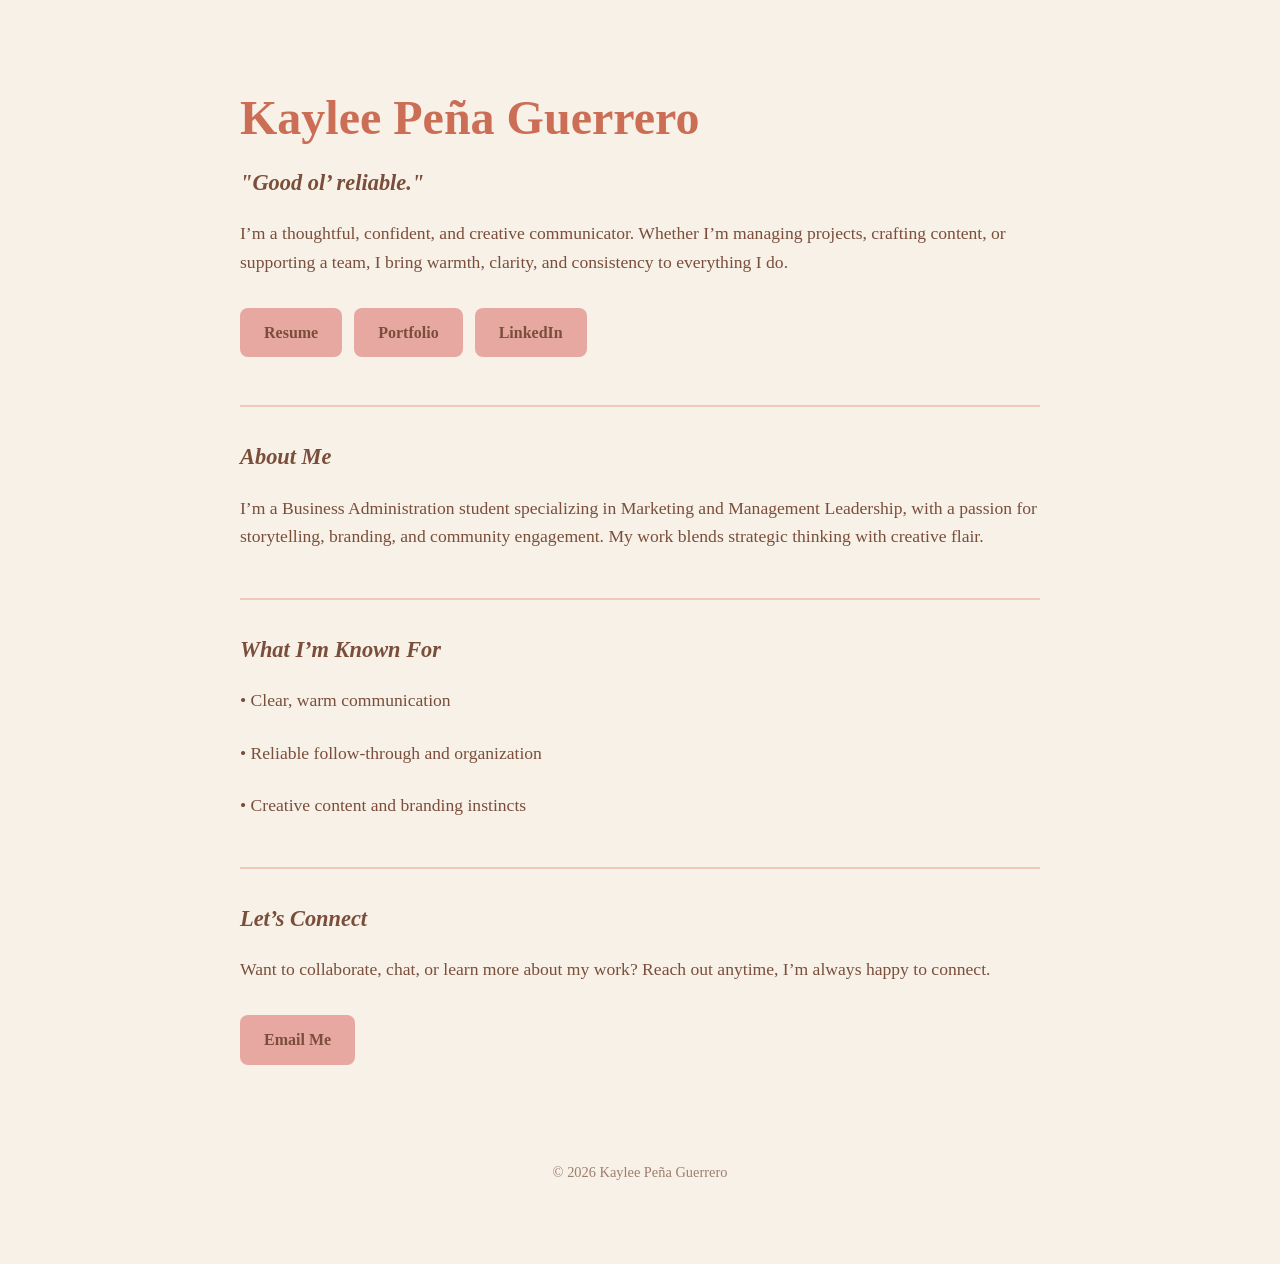
==== index.html @ 75c1832a "Simplify content and update contact email Removed some descriptive phrases and updated email link." ====
<!DOCTYPE html>
<html lang="en">
<head>
  <meta charset="UTF-8">
  <meta name="viewport" content="width=device-width, initial-scale=1.0">
  <title>Kaylee Peña Guerrero</title>

  <style>
    /* ---------- BRAND COLORS ---------- */
    :root {
      --blush: #E7A8A1;
      --peach: #F2C9B8;
      --cream: #F7F1E8;
      --terracotta: #CB6E55;
      --brown: #7A4E3A;
    }

    /* ---------- GLOBAL STYLES ---------- */
    body {
      margin: 0;
      padding: 0;
      font-family: "Georgia", serif;
      background-color: var(--cream);
      color: var(--brown);
      line-height: 1.6;
    }

    .container {
      max-width: 800px;
      margin: 0 auto;
      padding: 3rem 1.5rem;
    }

    h1 {
      font-size: 3rem;
      margin-bottom: 0.5rem;
      color: var(--terracotta);
      font-weight: 700;
    }

    h2 {
      font-size: 1.4rem;
      margin-top: 0;
      color: var(--brown);
      font-style: italic;
    }

    p {
      font-size: 1.1rem;
      margin-bottom: 1.5rem;
    }

    /* ---------- BUTTONS ---------- */
    .button {
      display: inline-block;
      padding: 0.75rem 1.5rem;
      margin: 0.5rem 0.5rem 0 0;
      background-color: var(--blush);
      color: var(--brown);
      text-decoration: none;
      border-radius: 8px;
      font-weight: bold;
      transition: 0.2s;
    }

    .button:hover {
      background-color: var(--terracotta);
      color: white;
    }

    /* ---------- SECTION DIVIDERS ---------- */
    .section {
      margin-top: 3rem;
      padding-top: 2rem;
      border-top: 2px solid var(--peach);
    }

    /* ---------- FOOTER ---------- */
    footer {
      text-align: center;
      margin-top: 4rem;
      padding: 2rem 0;
      font-size: 0.9rem;
      color: var(--brown);
      opacity: 0.7;
    }
  </style>
</head>

<body>
  <div class="container">

    <!-- ---------- HEADER ---------- -->
    <h1>Kaylee Peña Guerrero</h1>
    <h2>"Good ol’ reliable."</h2>

    <p>
      I’m a thoughtful, confident, and creative communicator.
      Whether I’m managing projects, crafting content, or supporting a team, I bring warmth,
      clarity, and consistency to everything I do.
    </p>

    <!-- ---------- BUTTONS ---------- -->
    <a href="#" class="button">Resume</a>
    <a href="#" class="button">Portfolio</a>
    <a href="#" class="button">LinkedIn</a>

    <!-- ---------- ABOUT SECTION ---------- -->
    <div class="section">
      <h2>About Me</h2>
      <p>
        I’m a Business Administration student specializing in Marketing and Management Leadership,
        with a passion for storytelling, branding, and community engagement. My work blends
        strategic thinking with creative flair.
      </p>
    </div>

    <!-- ---------- SKILLS SECTION ---------- -->
    <div class="section">
      <h2>What I’m Known For</h2>
      <p>• Clear, warm communication</p>
      <p>• Reliable follow-through and organization</p>
      <p>• Creative content and branding instincts</p>
    </div>

    <!-- ---------- CONTACT SECTION ---------- -->
    <div class="section">
      <h2>Let’s Connect</h2>
      <p>
        Want to collaborate, chat, or learn more about my work?  
        Reach out anytime, I’m always happy to connect.
      </p>
      <a href="mailto:kayleepenaguerrero@gmail.com" class="button">Email Me</a>
    </div>

    <!-- ---------- FOOTER ---------- -->
    <footer>
      © 2026 Kaylee Peña Guerrero
    </footer>

  </div>
</body>
</html>
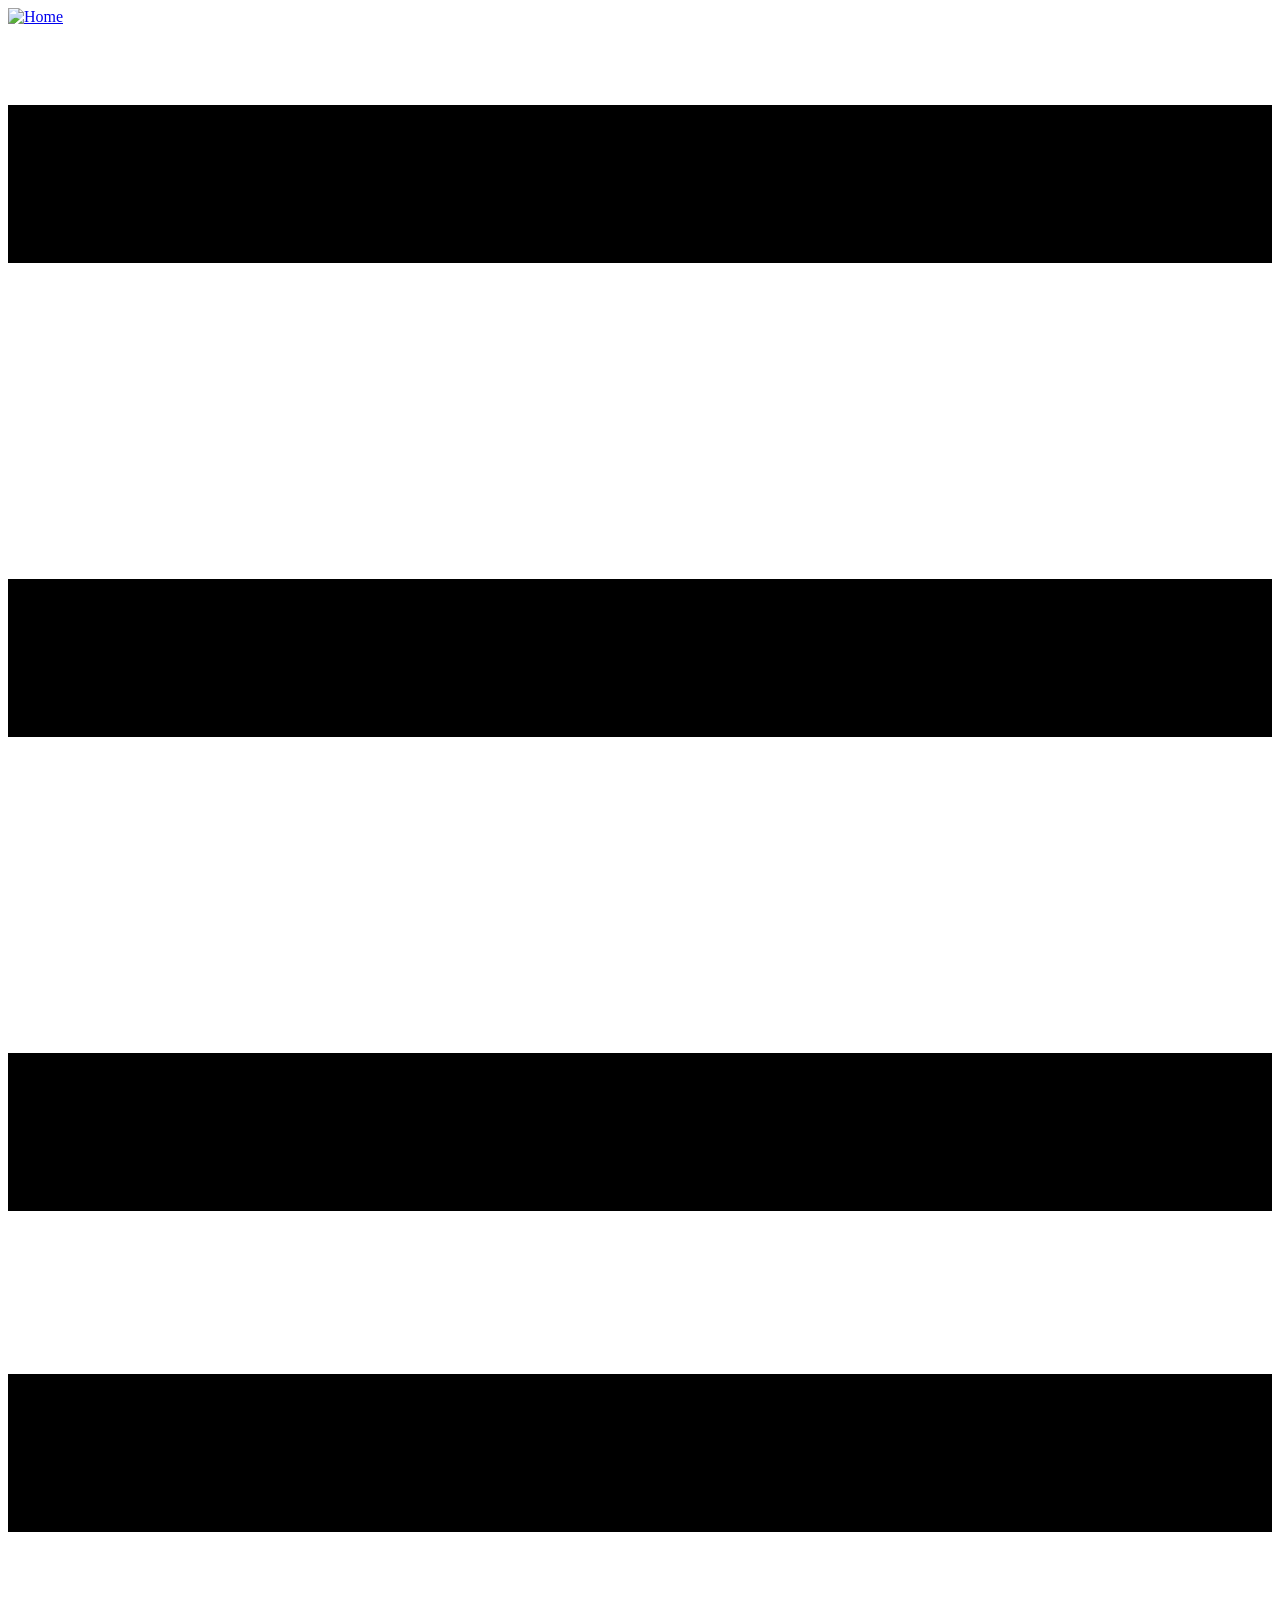
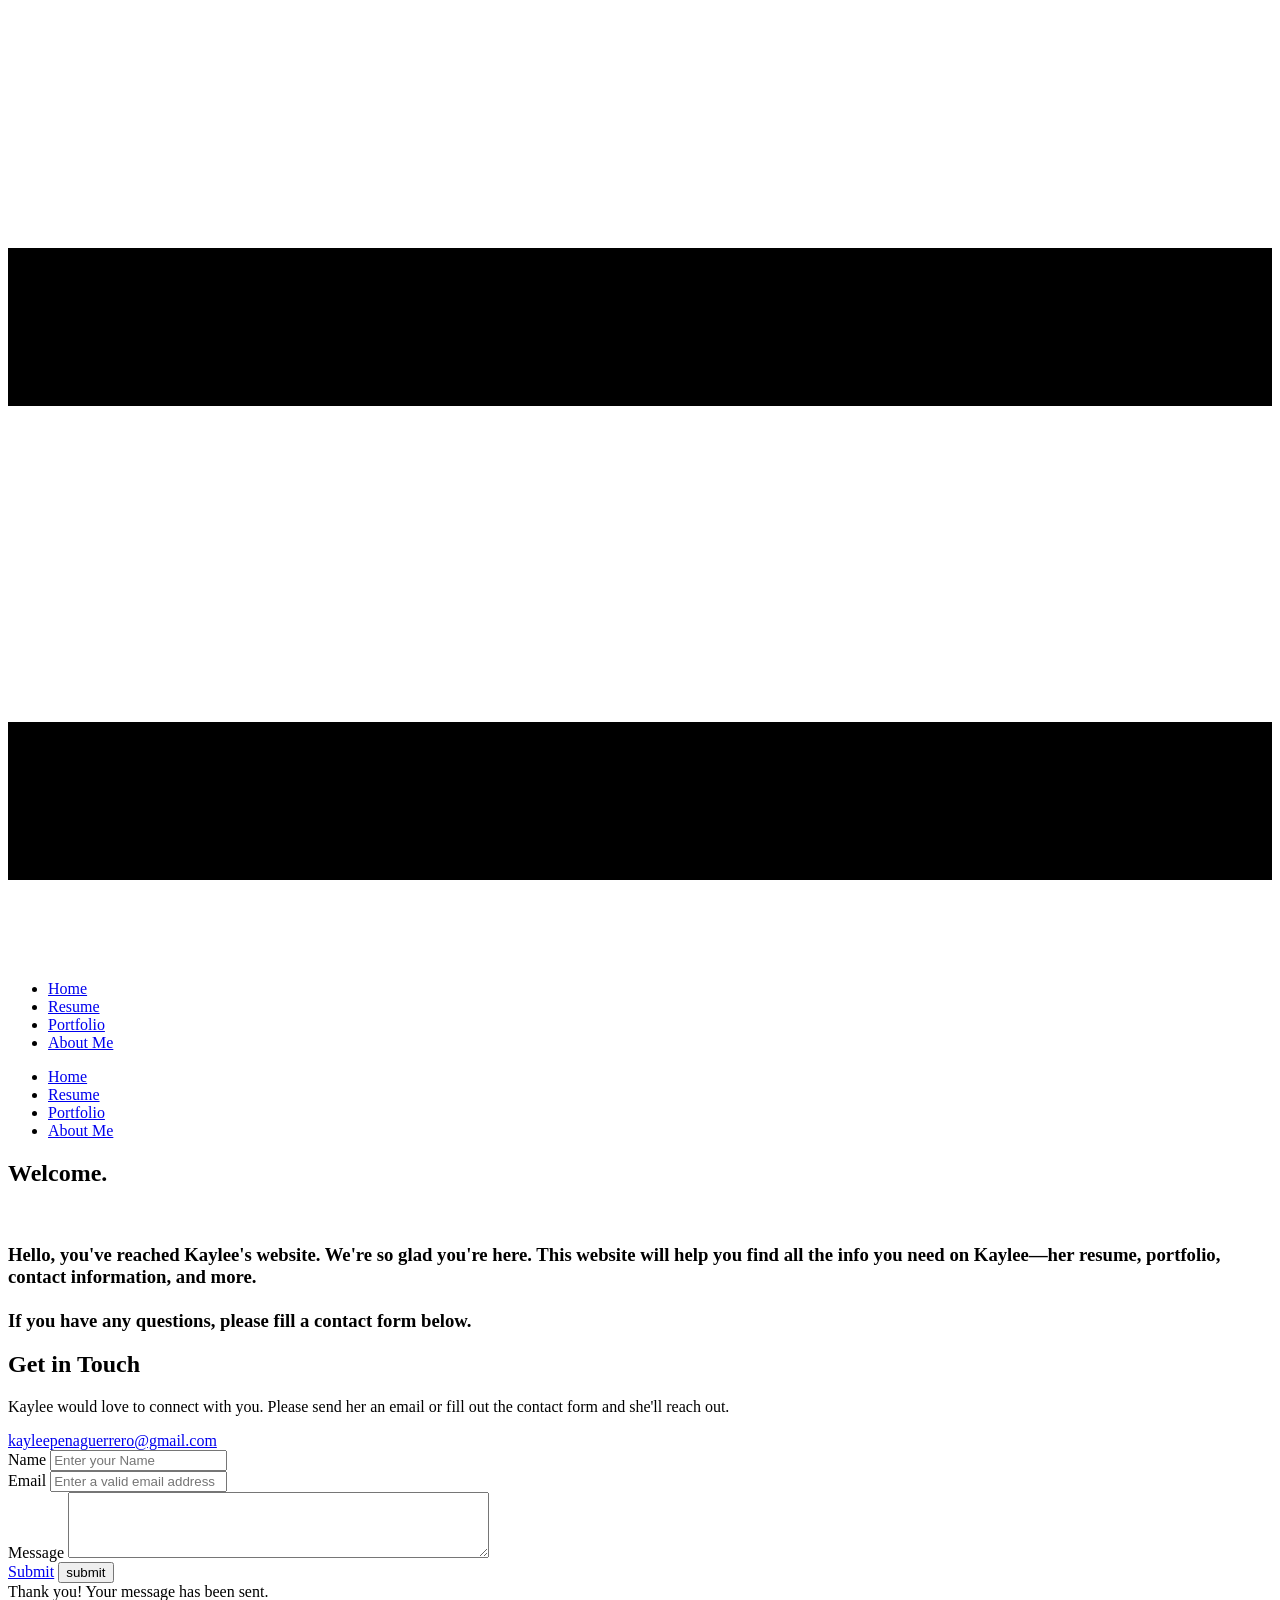
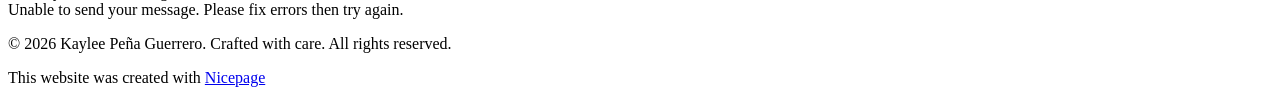
==== commit e34035ea: "Rename index.ssshtml to index.html" ====
--- a/index.html
+++ b/index.html
@@ -1,143 +1,134 @@
 <!DOCTYPE html>
-<html lang="en">
-<head>
-  <meta charset="UTF-8">
-  <meta name="viewport" content="width=device-width, initial-scale=1.0">
-  <title>Kaylee Peña Guerrero</title>
-
-  <style>
-    /* ---------- BRAND COLORS ---------- */
-    :root {
-      --blush: #E7A8A1;
-      --peach: #F2C9B8;
-      --cream: #F7F1E8;
-      --terracotta: #CB6E55;
-      --brown: #7A4E3A;
-    }
-
-    /* ---------- GLOBAL STYLES ---------- */
-    body {
-      margin: 0;
-      padding: 0;
-      font-family: "Georgia", serif;
-      background-color: var(--cream);
-      color: var(--brown);
-      line-height: 1.6;
-    }
-
-    .container {
-      max-width: 800px;
-      margin: 0 auto;
-      padding: 3rem 1.5rem;
-    }
-
-    h1 {
-      font-size: 3rem;
-      margin-bottom: 0.5rem;
-      color: var(--terracotta);
-      font-weight: 700;
-    }
-
-    h2 {
-      font-size: 1.4rem;
-      margin-top: 0;
-      color: var(--brown);
-      font-style: italic;
-    }
-
-    p {
-      font-size: 1.1rem;
-      margin-bottom: 1.5rem;
-    }
-
-    /* ---------- BUTTONS ---------- */
-    .button {
-      display: inline-block;
-      padding: 0.75rem 1.5rem;
-      margin: 0.5rem 0.5rem 0 0;
-      background-color: var(--blush);
-      color: var(--brown);
-      text-decoration: none;
-      border-radius: 8px;
-      font-weight: bold;
-      transition: 0.2s;
-    }
-
-    .button:hover {
-      background-color: var(--terracotta);
-      color: white;
-    }
-
-    /* ---------- SECTION DIVIDERS ---------- */
-    .section {
-      margin-top: 3rem;
-      padding-top: 2rem;
-      border-top: 2px solid var(--peach);
-    }
-
-    /* ---------- FOOTER ---------- */
-    footer {
-      text-align: center;
-      margin-top: 4rem;
-      padding: 2rem 0;
-      font-size: 0.9rem;
-      color: var(--brown);
-      opacity: 0.7;
-    }
-  </style>
-</head>
-
-<body>
-  <div class="container">
-
-    <!-- ---------- HEADER ---------- -->
-    <h1>Kaylee Peña Guerrero</h1>
-    <h2>"Good ol’ reliable."</h2>
-
-    <p>
-      I’m a thoughtful, confident, and creative communicator.
-      Whether I’m managing projects, crafting content, or supporting a team, I bring warmth,
-      clarity, and consistency to everything I do.
-    </p>
-
-    <!-- ---------- BUTTONS ---------- -->
-    <a href="#" class="button">Resume</a>
-    <a href="#" class="button">Portfolio</a>
-    <a href="#" class="button">LinkedIn</a>
-
-    <!-- ---------- ABOUT SECTION ---------- -->
-    <div class="section">
-      <h2>About Me</h2>
-      <p>
-        I’m a Business Administration student specializing in Marketing and Management Leadership,
-        with a passion for storytelling, branding, and community engagement. My work blends
-        strategic thinking with creative flair.
-      </p>
-    </div>
-
-    <!-- ---------- SKILLS SECTION ---------- -->
-    <div class="section">
-      <h2>What I’m Known For</h2>
-      <p>• Clear, warm communication</p>
-      <p>• Reliable follow-through and organization</p>
-      <p>• Creative content and branding instincts</p>
-    </div>
-
-    <!-- ---------- CONTACT SECTION ---------- -->
-    <div class="section">
-      <h2>Let’s Connect</h2>
-      <p>
-        Want to collaborate, chat, or learn more about my work?  
-        Reach out anytime, I’m always happy to connect.
-      </p>
-      <a href="mailto:kayleepenaguerrero@gmail.com" class="button">Email Me</a>
-    </div>
-
-    <!-- ---------- FOOTER ---------- -->
-    <footer>
-      © 2026 Kaylee Peña Guerrero
-    </footer>
-
-  </div>
-</body>
-</html>
+<html style="font-size: 16px;" lang="en"><head>
+    <meta name="viewport" content="width=device-width, initial-scale=1.0">
+    <meta charset="utf-8">
+    <meta name="keywords" content="Welcome.​​, ​Get in Touch">
+    <meta name="description" content="">
+    <title>Home</title>
+    <link rel="stylesheet" href="nicepage.css" media="screen">
+<link rel="stylesheet" href="index.css" media="screen">
+    <script class="u-script" type="text/javascript" src="jquery.js" defer=""></script>
+    <script class="u-script" type="text/javascript" src="nicepage.js" defer=""></script>
+    <meta name="generator" content="Nicepage 8.3.10, nicepage.com">
+    
+    
+    
+    
+    
+    <link id="u-page-google-font" rel="stylesheet" href="https://fonts.googleapis.com/css2?display=swap&amp;family=Roboto:ital,wght@0,100;0,200;0,300;0,400;0,500;0,600;0,700;0,800;0,900;1,100;1,200;1,300;1,400;1,500;1,600;1,700;1,800;1,900&amp;family=Open+Sans:ital,wght@0,300;0,400;0,500;0,600;0,700;0,800;1,300;1,400;1,500;1,600;1,700;1,800&amp;family=Playfair+Display:ital,wght@0,400;0,500;0,600;0,700;0,800;0,900;1,400;1,500;1,600;1,700;1,800;1,900">
+    <script type="application/ld+json">{
+		"@context": "http://schema.org",
+		"@type": "Organization",
+		"name": "",
+		"url": "/",
+		"logo": "images/Copilot_20260319_022732.png"
+}</script>
+    <meta name="theme-color" content="#478ac9">
+    <meta property="og:title" content="Home">
+    <meta property="og:type" content="website">
+    <link rel="canonical" href="/">
+  <meta name="referrer" content="origin"><meta data-intl-tel-input-cdn-path="intlTelInput/"></head>
+  <body data-home-page="https://website6631540.nicepage.io/Home.html?version=8731c1a5-38ab-6ea3-031c-cf91dae11a46" data-home-page-title="Home" data-path-to-root="./" data-include-products="false" class="u-body u-clearfix u-xl-mode" data-lang="en"><header class="u-clearfix u-header u-header" id="header"><div class="u-clearfix u-sheet u-valign-middle-lg u-valign-middle-sm u-sheet-1">
+        <a href="./" data-page-id="214201753" class="u-image u-logo u-image-1" data-image-width="1024" data-image-height="1024">
+          <img src="images/Copilot_20260319_022732.png" class="u-logo-image u-logo-image-1" title="Home">
+        </a>
+        <nav class="u-menu u-menu-one-level u-offcanvas u-menu-1" role="navigation">
+          <div class="menu-collapse" style="font-size: 1.25rem; letter-spacing: 0px;">
+            <a class="u-button-style u-custom-left-right-menu-spacing u-custom-padding-bottom u-custom-top-bottom-menu-spacing u-hamburger-link u-nav-link u-text-active-palette-1-base u-text-hover-palette-2-base u-hamburger-link-1" href="#" tabindex="-1" aria-label="Open menu" aria-controls="70d4">
+              <svg class="u-svg-link" viewBox="0 0 24 24"><use xlink:href="#menu-hamburger"></use></svg>
+              <svg class="u-svg-content" version="1.1" id="menu-hamburger" viewBox="0 0 16 16" x="0px" y="0px" xmlns:xlink="http://www.w3.org/1999/xlink" xmlns="http://www.w3.org/2000/svg"><g><rect y="1" width="16" height="2"></rect><rect y="7" width="16" height="2"></rect><rect y="13" width="16" height="2"></rect>
+</g></svg>
+            </a>
+          </div>
+          <div class="u-custom-menu u-nav-container">
+            <ul class="u-nav u-unstyled u-nav-1" role="menubar"><li role="none" class="u-nav-item"><a role="menuitem" class="u-button-style u-nav-link u-text-active-palette-1-base u-text-hover-palette-2-base u-nav-link-2" href="./">Home</a>
+</li><li role="none" class="u-nav-item"><a role="menuitem" class="u-button-style u-nav-link u-text-active-palette-1-base u-text-hover-palette-2-base u-nav-link-2" href="Resume.html">Resume</a>
+</li><li role="none" class="u-nav-item"><a role="menuitem" class="u-button-style u-nav-link u-text-active-palette-1-base u-text-hover-palette-2-base u-nav-link-2" href="Portfolio.html">Portfolio</a>
+</li><li role="none" class="u-nav-item"><a role="menuitem" class="u-button-style u-nav-link u-text-active-palette-1-base u-text-hover-palette-2-base u-nav-link-2" href="About-Me.html">About Me</a>
+</li></ul>
+          </div>
+          <div class="u-custom-menu u-nav-container-collapse" id="70d4" role="region" aria-label="Menu panel">
+            <div class="u-black u-container-style u-inner-container-layout u-opacity u-opacity-95 u-sidenav">
+              <div class="u-inner-container-layout u-sidenav-overflow">
+                <div class="u-menu-close" tabindex="-1" aria-label="Close menu"></div>
+                <ul class="u-align-center u-nav u-popupmenu-items u-unstyled u-nav-2" role="menubar"><li role="none" class="u-nav-item"><a role="menuitem" class="u-button-style u-nav-link" href="./">Home</a>
+</li><li role="none" class="u-nav-item"><a role="menuitem" class="u-button-style u-nav-link" href="Resume.html">Resume</a>
+</li><li role="none" class="u-nav-item"><a role="menuitem" class="u-button-style u-nav-link" href="Portfolio.html">Portfolio</a>
+</li><li role="none" class="u-nav-item"><a role="menuitem" class="u-button-style u-nav-link" href="About-Me.html">About Me</a>
+</li></ul>
+              </div>
+            </div>
+            <div class="u-black u-menu-overlay u-opacity u-opacity-70"></div>
+          </div>
+        </nav>
+      </div></header>
+    <section class="u-clearfix u-image u-section-1" id="block-1" data-image-width="3000" data-image-height="4000">
+      <div class="u-clearfix u-sheet u-sheet-1">
+        <div class="u-align-left u-border-6 u-border-color-var u-container-align-left u-container-style u-gradient u-group u-group-1">
+          <div class="u-container-layout u-container-layout-1">
+            <h1 class="u-custom-font u-font-playfair-display u-text u-text-default u-text-palette-1-dark-3 u-title u-text-1">Welcome. </h1>
+            <img class="u-image u-image-circle u-preserve-proportions u-image-1" src="images/NeutralPinkModernCircleShapeLinkedInProfilePicture.png" alt="" data-image-width="800" data-image-height="800">
+            <h3 class="u-custom-font u-text u-text-font u-text-2">Hello, you've reached Kaylee's website. We're so glad you're here. This website will help you find all the info you need on Kaylee—​her resume, portfolio, contact information, and more.<br>
+              <br>If you have any questions, please fill a contact form below.
+            </h3>
+          </div>
+        </div>
+      </div>
+    </section>
+    <section class="u-align-center u-clearfix u-container-align-center u-section-2" id="block-3">
+      <div class="u-clearfix u-sheet u-valign-middle u-sheet-1">
+        <div class="data-layout-selected u-clearfix u-expanded-width u-gutter-22 u-layout-wrap u-layout-wrap-1">
+          <div class="u-layout">
+            <div class="u-layout-row">
+              <div class="u-align-center u-container-align-center u-container-align-center-md u-container-align-center-sm u-container-align-center-xs u-container-align-left-lg u-container-align-left-xl u-container-style u-layout-cell u-right-cell u-shape-rectangle u-size-26-lg u-size-26-xl u-size-60-md u-size-60-sm u-size-60-xs u-layout-cell-1" data-animation-name="customAnimationIn" data-animation-duration="1250" data-animation-delay="500">
+                <div class="u-container-layout u-container-layout-1">
+                  <h2 class="u-align-center-md u-align-center-sm u-align-center-xs u-align-left-lg u-align-left-xl u-text u-text-default u-text-1"> Get in Touch</h2>
+                  <p class="u-align-center-md u-align-center-sm u-align-center-xs u-align-left-lg u-align-left-xl u-text u-text-default u-text-2">Kaylee would love to connect with you. Please send her an email or fill out the contact form and she'll reach out. </p>
+                  <a href="#" class="u-active-none u-align-center-md u-align-center-sm u-align-center-xs u-border-1 u-border-active-palette-1-base u-border-hover-palette-1-base u-border-no-left u-border-no-right u-border-no-top u-border-palette-1-base u-btn u-button-link u-button-style u-hover-none u-none u-text-active-palette-1-base u-text-body-color u-text-hover-palette-1-base u-btn-1" data-animation-name="" data-animation-duration="0" data-animation-delay="0" data-animation-direction="">kayleepenaguerrero@gmail.com </a>
+                </div>
+              </div>
+              <div class="u-align-center u-container-align-center u-container-style u-layout-cell u-shape-rectangle u-size-34-lg u-size-34-xl u-size-60-md u-size-60-sm u-size-60-xs u-layout-cell-2" data-animation-name="customAnimationIn" data-animation-duration="1500" data-animation-delay="500">
+                <div class="u-container-layout u-valign-top u-container-layout-2">
+                  <div class="u-expanded-width u-form u-form-1">
+                    <form action="https://service.nicepagesrv.com/form/v4/form-process" class="u-clearfix u-form-spacing-15 u-form-vertical u-inner-form" style="padding: 0;" source="email" name="form">
+                      <div class="u-form-group u-form-name">
+                        <label for="name-daf4" class="u-label">Name</label>
+                        <input type="text" placeholder="Enter your Name" id="name-daf4" name="name" class="u-border-2 u-border-black u-border-no-left u-border-no-right u-border-no-top u-input u-input-rectangle" required="">
+                      </div>
+                      <div class="u-form-email u-form-group">
+                        <label for="email-daf4" class="u-label">Email</label>
+                        <input type="email" placeholder="Enter a valid email address" id="email-daf4" name="email" class="u-border-2 u-border-black u-border-no-left u-border-no-right u-border-no-top u-input u-input-rectangle" required="">
+                      </div>
+                      <div class="u-form-group u-form-message">
+                        <label for="message-daf4" class="u-label">Message</label>
+                        <textarea placeholder="" rows="4" cols="50" id="message-daf4" name="message" class="u-border-2 u-border-black u-border-no-left u-border-no-right u-border-no-top u-input u-input-rectangle" required=""></textarea>
+                      </div>
+                      <div class="u-align-left u-form-group u-form-submit">
+                        <a href="#" class="u-active-palette-2-light-3 u-border-none u-btn u-btn-round u-btn-submit u-button-style u-hover-palette-2-dark-1 u-palette-2-light-1 u-radius-50 u-btn-2">Submit</a>
+                        <input type="submit" value="submit" class="u-form-control-hidden">
+                      </div>
+                      <div class="u-form-send-message u-form-send-success">Thank you! Your message has been sent.</div>
+                      <div class="u-form-send-error u-form-send-message">Unable to send your message. Please fix errors then try again.</div>
+                      <input type="hidden" value="" name="recaptchaResponse">
+                      <input type="hidden" name="formServices" value="08a7476d-115b-514a-29f6-30521502b959">
+                    </form>
+                  </div>
+                </div>
+              </div>
+            </div>
+          </div>
+        </div>
+      </div>
+    </section>
+    
+    
+    
+    
+    <footer class="u-align-center u-clearfix u-container-align-center u-footer u-grey-80 u-footer" id="footer"><div class="u-clearfix u-sheet u-sheet-1">
+        <p class="u-align-center u-small-text u-text u-text-variant u-text-1">© 2026 Kaylee Peña Guerrero. Crafted with care. All rights reserved.<br>
+        </p>
+      </div></footer>
+    <section class="u-backlink u-clearfix u-grey-80"> This website was created with <a href="https://nicepage.com">Nicepage</a>
+    </section>
+  
+</body></html>
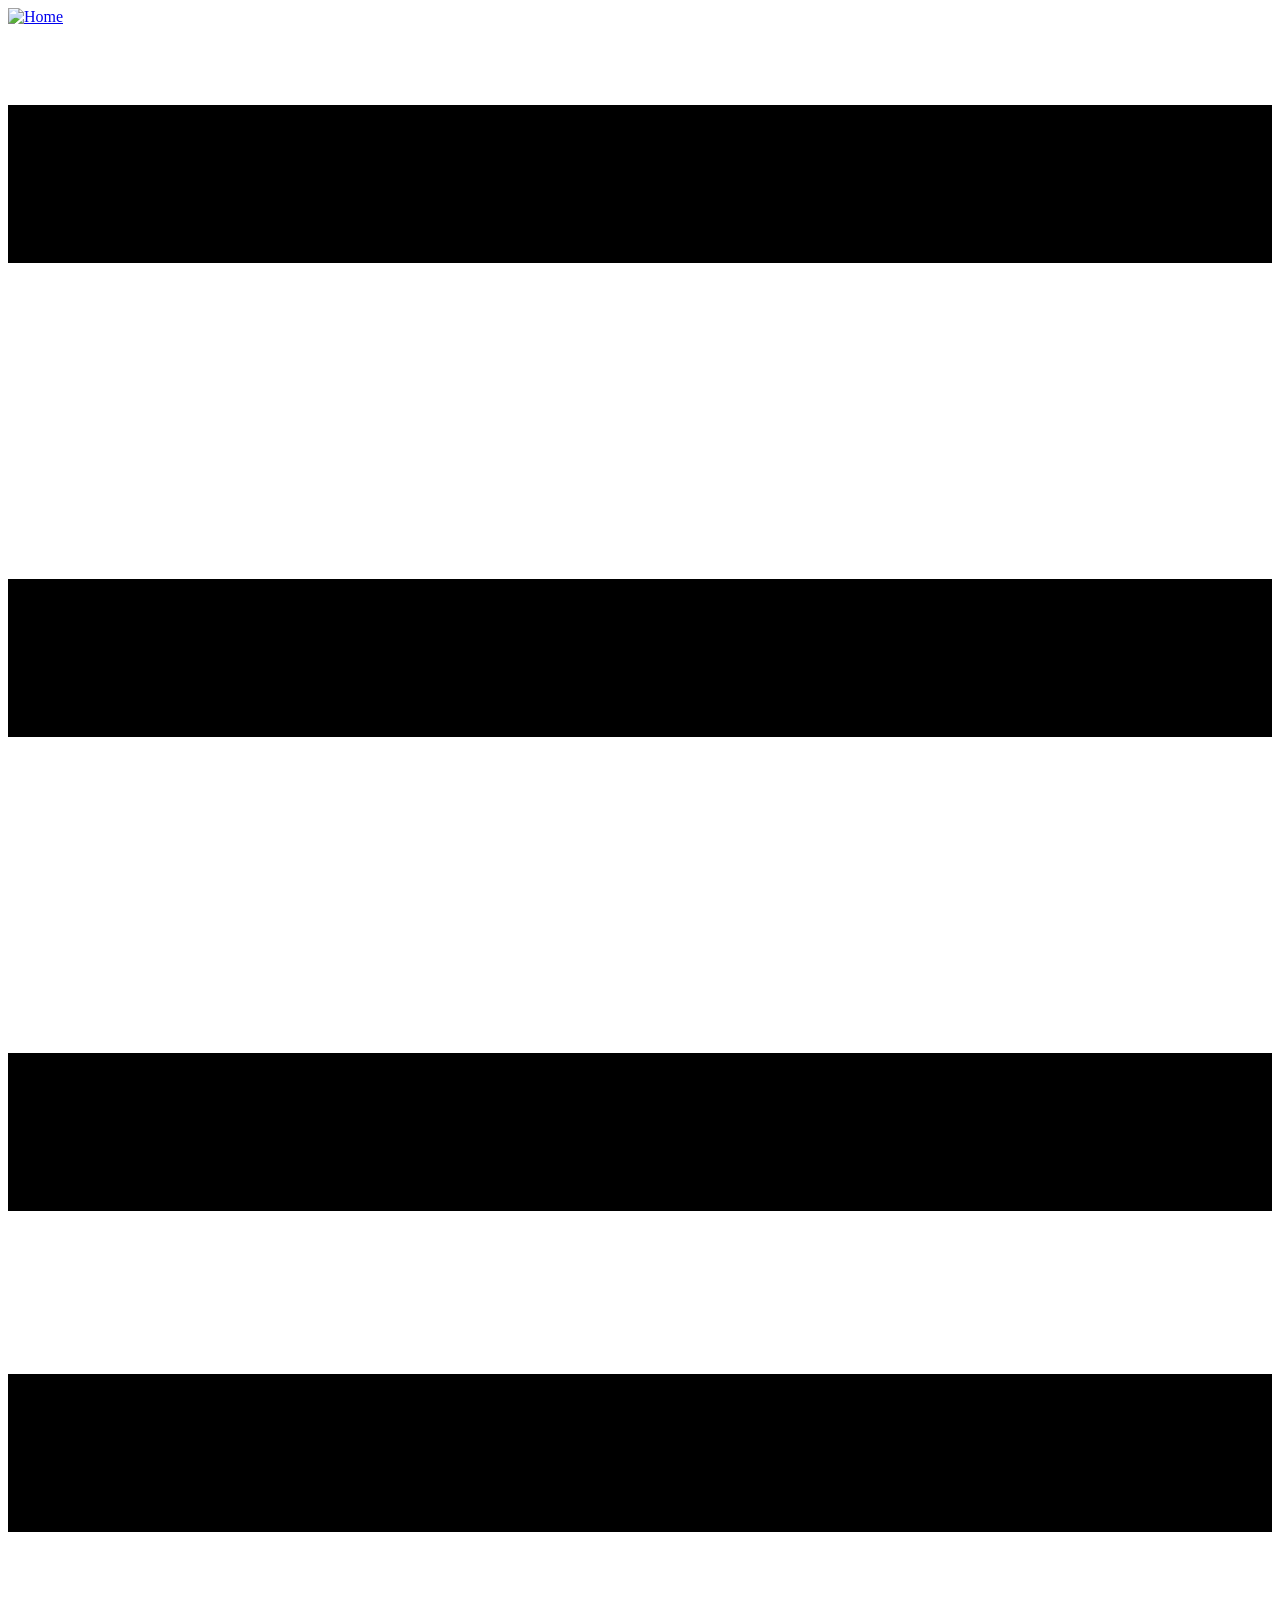
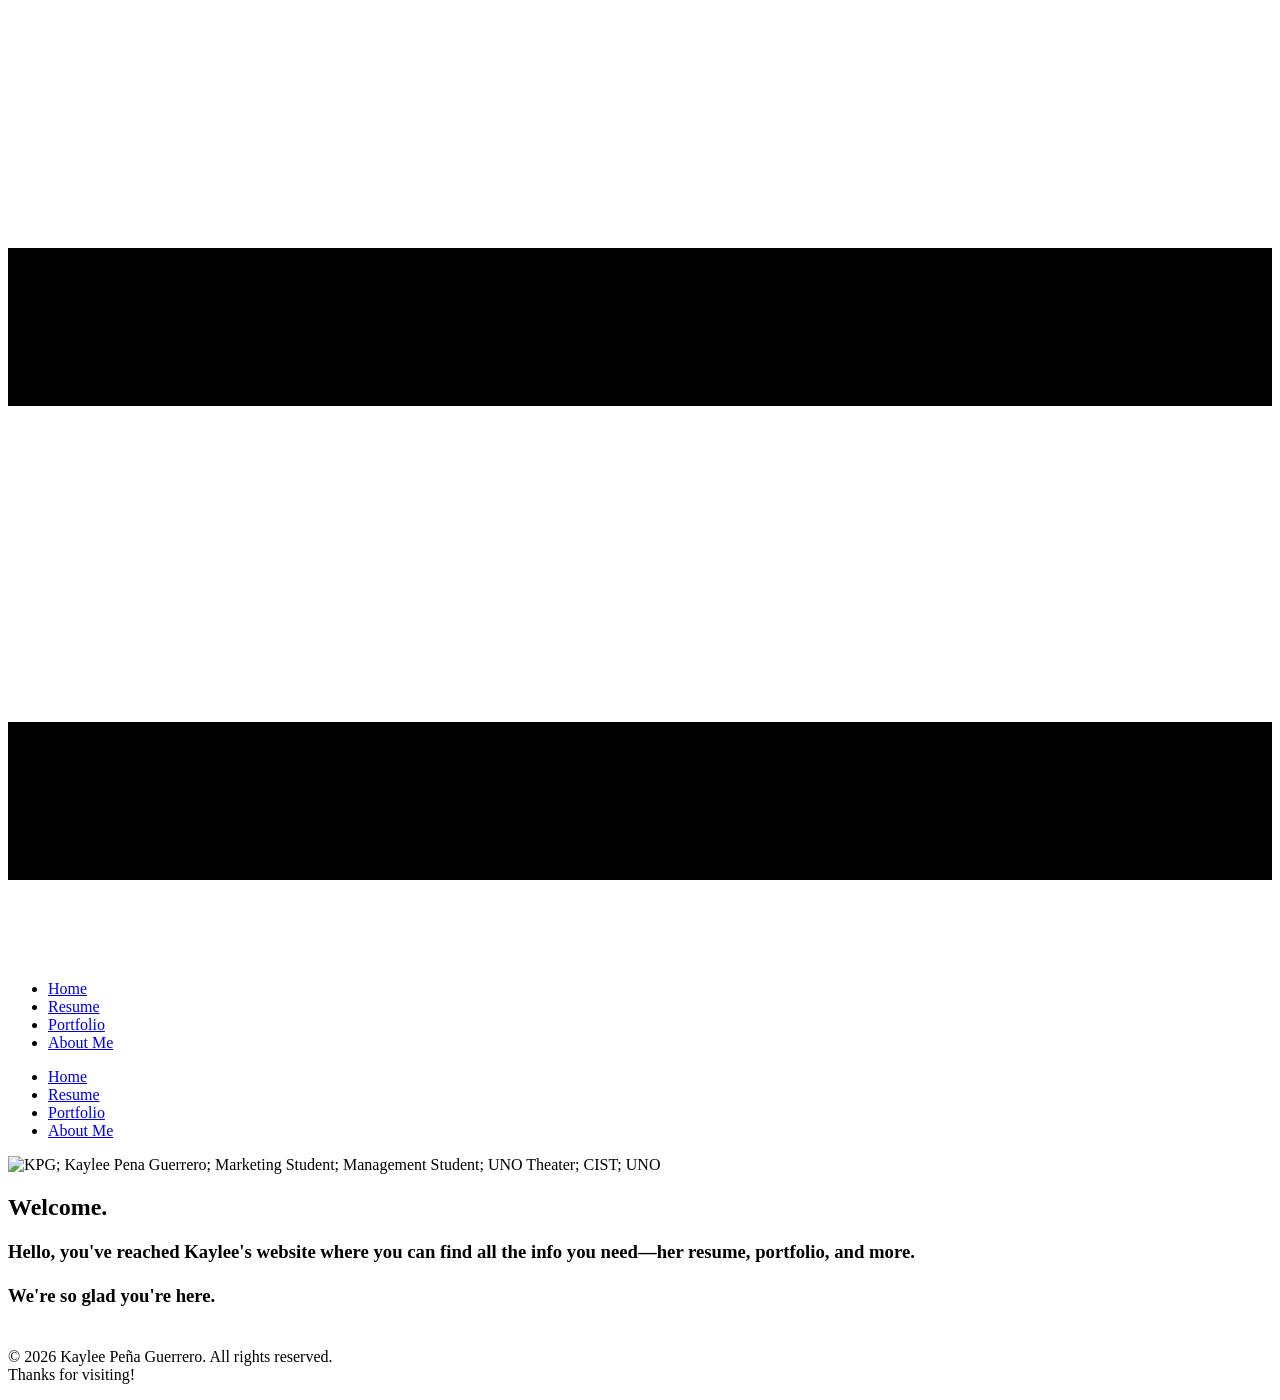
==== commit 710cb3b6: "Remove backlink section from index.html Removed backlink section from the footer." ====
--- a/index.html
+++ b/index.html
@@ -2,15 +2,15 @@
 <html style="font-size: 16px;" lang="en"><head>
     <meta name="viewport" content="width=device-width, initial-scale=1.0">
     <meta charset="utf-8">
-    <meta name="keywords" content="Welcome.​​, ​Get in Touch">
-    <meta name="description" content="">
-    <title>Home</title>
+    <meta name="keywords" content="UNO student; UNO; Theater; College of Information Science and Technology; CIST; Marketing; Marketing Student; Kaylee Pena Guerrero; Kaylee; Kaylee PG; KPG; ">
+    <meta name="description" content="Find information such as Kaylee's resume, portfolio, and more about her with this page! *click*">
+    <title>Kaylee Peña Guerrero</title>
     <link rel="stylesheet" href="nicepage.css" media="screen">
 <link rel="stylesheet" href="index.css" media="screen">
     <script class="u-script" type="text/javascript" src="jquery.js" defer=""></script>
     <script class="u-script" type="text/javascript" src="nicepage.js" defer=""></script>
-    <meta name="generator" content="Nicepage 8.3.10, nicepage.com">
-    
+    <meta name="generator" content="Nicepage 8.4.0, nicepage.com">
+    <link rel="canonical" href="kayleepg.cv">
     
     
     
@@ -19,103 +19,57 @@
     <script type="application/ld+json">{
 		"@context": "http://schema.org",
 		"@type": "Organization",
-		"name": "",
+		"name": "WebSite6631540",
 		"url": "/",
-		"logo": "images/Copilot_20260319_022732.png"
+		"logo": "/images/Copilot_20260319_022732.png"
 }</script>
     <meta name="theme-color" content="#478ac9">
-    <meta property="og:title" content="Home">
+    <meta property="og:title" content="Kaylee Peña Guerrero">
+    <meta property="og:description" content="Find information such as Kaylee's resume, portfolio, and more about her with this page! *click*">
+    <meta property="og:url" content="kayleepg.cv">
     <meta property="og:type" content="website">
-    <link rel="canonical" href="/">
-  <meta name="referrer" content="origin"><meta data-intl-tel-input-cdn-path="intlTelInput/"></head>
-  <body data-home-page="https://website6631540.nicepage.io/Home.html?version=8731c1a5-38ab-6ea3-031c-cf91dae11a46" data-home-page-title="Home" data-path-to-root="./" data-include-products="false" class="u-body u-clearfix u-xl-mode" data-lang="en"><header class="u-clearfix u-header u-header" id="header"><div class="u-clearfix u-sheet u-valign-middle-lg u-valign-middle-sm u-sheet-1">
-        <a href="./" data-page-id="214201753" class="u-image u-logo u-image-1" data-image-width="1024" data-image-height="1024">
-          <img src="images/Copilot_20260319_022732.png" class="u-logo-image u-logo-image-1" title="Home">
-        </a>
-        <nav class="u-menu u-menu-one-level u-offcanvas u-menu-1" role="navigation">
-          <div class="menu-collapse" style="font-size: 1.25rem; letter-spacing: 0px;">
-            <a class="u-button-style u-custom-left-right-menu-spacing u-custom-padding-bottom u-custom-top-bottom-menu-spacing u-hamburger-link u-nav-link u-text-active-palette-1-base u-text-hover-palette-2-base u-hamburger-link-1" href="#" tabindex="-1" aria-label="Open menu" aria-controls="70d4">
-              <svg class="u-svg-link" viewBox="0 0 24 24"><use xlink:href="#menu-hamburger"></use></svg>
-              <svg class="u-svg-content" version="1.1" id="menu-hamburger" viewBox="0 0 16 16" x="0px" y="0px" xmlns:xlink="http://www.w3.org/1999/xlink" xmlns="http://www.w3.org/2000/svg"><g><rect y="1" width="16" height="2"></rect><rect y="7" width="16" height="2"></rect><rect y="13" width="16" height="2"></rect>
+  <meta data-intl-tel-input-cdn-path="intlTelInput/"></head>
+  <body data-home-page="https://website6631540.nicepage.io/Home.html?version=cd657451-7c2f-0af9-1560-b7abd228960e" data-home-page-title="Home" data-path-to-root="/" data-include-products="false" class="u-body u-clearfix u-xxl-mode" data-lang="en"><header class="u-clearfix u-gradient u-header u-image u-header" id="header" data-image-width="1150" data-image-height="1533"><a href="/" data-page-id="214201753" class="u-image u-logo u-image-1" data-image-width="1024" data-image-height="1024">
+        <img src="/images/Copilot_20260319_022732.png" class="u-logo-image u-logo-image-1" title="Home">
+      </a><nav class="u-menu u-menu-one-level u-offcanvas u-menu-1" role="navigation">
+        <div class="menu-collapse" style="font-size: 1.25rem; letter-spacing: 0px;">
+          <a class="u-button-style u-custom-left-right-menu-spacing u-custom-padding-bottom u-custom-top-bottom-menu-spacing u-hamburger-link u-nav-link u-text-active-palette-1-base u-text-hover-palette-2-base u-hamburger-link-1" href="#" tabindex="-1" aria-label="Open menu" aria-controls="70d4">
+            <svg class="u-svg-link" viewBox="0 0 24 24"><use xlink:href="#menu-hamburger"></use></svg>
+            <svg class="u-svg-content" version="1.1" id="menu-hamburger" viewBox="0 0 16 16" x="0px" y="0px" xmlns:xlink="http://www.w3.org/1999/xlink" xmlns="http://www.w3.org/2000/svg"><g><rect y="1" width="16" height="2"></rect><rect y="7" width="16" height="2"></rect><rect y="13" width="16" height="2"></rect>
 </g></svg>
-            </a>
+          </a>
+        </div>
+        <div class="u-custom-menu u-nav-container">
+          <ul class="u-nav u-unstyled u-nav-1" role="menubar"><li role="none" class="u-nav-item"><a role="menuitem" class="u-button-style u-nav-link u-text-active-palette-1-base u-text-hover-palette-2-base u-nav-link-2" href="/">Home</a>
+</li><li role="none" class="u-nav-item"><a role="menuitem" class="u-button-style u-nav-link u-text-active-palette-1-base u-text-hover-palette-2-base u-nav-link-2" href="/Resume.html">Resume</a>
+</li><li role="none" class="u-nav-item"><a role="menuitem" class="u-button-style u-nav-link u-text-active-palette-1-base u-text-hover-palette-2-base u-nav-link-2" href="/Portfolio.html">Portfolio</a>
+</li><li role="none" class="u-nav-item"><a role="menuitem" class="u-button-style u-nav-link u-text-active-palette-1-base u-text-hover-palette-2-base u-nav-link-2" href="/About-Me.html">About Me</a>
+</li></ul>
+        </div>
+        <div class="u-custom-menu u-nav-container-collapse" id="70d4" role="region" aria-label="Menu panel">
+          <div class="u-black u-container-style u-inner-container-layout u-opacity u-opacity-95 u-sidenav">
+            <div class="u-inner-container-layout u-sidenav-overflow">
+              <div class="u-menu-close" tabindex="-1" aria-label="Close menu"></div>
+              <ul class="u-align-center u-nav u-popupmenu-items u-unstyled u-nav-2" role="menubar"><li role="none" class="u-nav-item"><a role="menuitem" class="u-button-style u-nav-link" href="/">Home</a>
+</li><li role="none" class="u-nav-item"><a role="menuitem" class="u-button-style u-nav-link" href="/Resume.html">Resume</a>
+</li><li role="none" class="u-nav-item"><a role="menuitem" class="u-button-style u-nav-link" href="/Portfolio.html">Portfolio</a>
+</li><li role="none" class="u-nav-item"><a role="menuitem" class="u-button-style u-nav-link" href="/About-Me.html">About Me</a>
+</li></ul>
+            </div>
           </div>
-          <div class="u-custom-menu u-nav-container">
-            <ul class="u-nav u-unstyled u-nav-1" role="menubar"><li role="none" class="u-nav-item"><a role="menuitem" class="u-button-style u-nav-link u-text-active-palette-1-base u-text-hover-palette-2-base u-nav-link-2" href="./">Home</a>
-</li><li role="none" class="u-nav-item"><a role="menuitem" class="u-button-style u-nav-link u-text-active-palette-1-base u-text-hover-palette-2-base u-nav-link-2" href="Resume.html">Resume</a>
-</li><li role="none" class="u-nav-item"><a role="menuitem" class="u-button-style u-nav-link u-text-active-palette-1-base u-text-hover-palette-2-base u-nav-link-2" href="Portfolio.html">Portfolio</a>
-</li><li role="none" class="u-nav-item"><a role="menuitem" class="u-button-style u-nav-link u-text-active-palette-1-base u-text-hover-palette-2-base u-nav-link-2" href="About-Me.html">About Me</a>
-</li></ul>
-          </div>
-          <div class="u-custom-menu u-nav-container-collapse" id="70d4" role="region" aria-label="Menu panel">
-            <div class="u-black u-container-style u-inner-container-layout u-opacity u-opacity-95 u-sidenav">
-              <div class="u-inner-container-layout u-sidenav-overflow">
-                <div class="u-menu-close" tabindex="-1" aria-label="Close menu"></div>
-                <ul class="u-align-center u-nav u-popupmenu-items u-unstyled u-nav-2" role="menubar"><li role="none" class="u-nav-item"><a role="menuitem" class="u-button-style u-nav-link" href="./">Home</a>
-</li><li role="none" class="u-nav-item"><a role="menuitem" class="u-button-style u-nav-link" href="Resume.html">Resume</a>
-</li><li role="none" class="u-nav-item"><a role="menuitem" class="u-button-style u-nav-link" href="Portfolio.html">Portfolio</a>
-</li><li role="none" class="u-nav-item"><a role="menuitem" class="u-button-style u-nav-link" href="About-Me.html">About Me</a>
-</li></ul>
-              </div>
-            </div>
-            <div class="u-black u-menu-overlay u-opacity u-opacity-70"></div>
-          </div>
-        </nav>
-      </div></header>
+          <div class="u-black u-menu-overlay u-opacity u-opacity-70"></div>
+        </div>
+      </nav></header>
     <section class="u-clearfix u-image u-section-1" id="block-1" data-image-width="3000" data-image-height="4000">
       <div class="u-clearfix u-sheet u-sheet-1">
         <div class="u-align-left u-border-6 u-border-color-var u-container-align-left u-container-style u-gradient u-group u-group-1">
           <div class="u-container-layout u-container-layout-1">
-            <h1 class="u-custom-font u-font-playfair-display u-text u-text-default u-text-palette-1-dark-3 u-title u-text-1">Welcome. </h1>
-            <img class="u-image u-image-circle u-preserve-proportions u-image-1" src="images/NeutralPinkModernCircleShapeLinkedInProfilePicture.png" alt="" data-image-width="800" data-image-height="800">
-            <h3 class="u-custom-font u-text u-text-font u-text-2">Hello, you've reached Kaylee's website. We're so glad you're here. This website will help you find all the info you need on Kaylee—​her resume, portfolio, contact information, and more.<br>
-              <br>If you have any questions, please fill a contact form below.
+            <img class="u-image u-image-circle u-preserve-proportions u-image-1" src="/images/NeutralPinkModernCircleShapeLinkedInProfilePicture.png" alt="KPG; Kaylee Pena Guerrero; Marketing Student; Management Student; UNO Theater; CIST; UNO" data-image-width="800" data-image-height="800">
+            <h1 class="u-custom-font u-font-playfair-display u-text u-text-palette-1-dark-3 u-title u-text-1">Welcome. </h1>
+            <h3 class="u-custom-font u-text u-text-font u-text-2">Hello, you've reached Kaylee's website where you can find all the info you need—​her resume, portfolio, and more.&nbsp;<br>
+              <br>We're so glad you're here.<br>
+              <br>
             </h3>
-          </div>
-        </div>
-      </div>
-    </section>
-    <section class="u-align-center u-clearfix u-container-align-center u-section-2" id="block-3">
-      <div class="u-clearfix u-sheet u-valign-middle u-sheet-1">
-        <div class="data-layout-selected u-clearfix u-expanded-width u-gutter-22 u-layout-wrap u-layout-wrap-1">
-          <div class="u-layout">
-            <div class="u-layout-row">
-              <div class="u-align-center u-container-align-center u-container-align-center-md u-container-align-center-sm u-container-align-center-xs u-container-align-left-lg u-container-align-left-xl u-container-style u-layout-cell u-right-cell u-shape-rectangle u-size-26-lg u-size-26-xl u-size-60-md u-size-60-sm u-size-60-xs u-layout-cell-1" data-animation-name="customAnimationIn" data-animation-duration="1250" data-animation-delay="500">
-                <div class="u-container-layout u-container-layout-1">
-                  <h2 class="u-align-center-md u-align-center-sm u-align-center-xs u-align-left-lg u-align-left-xl u-text u-text-default u-text-1"> Get in Touch</h2>
-                  <p class="u-align-center-md u-align-center-sm u-align-center-xs u-align-left-lg u-align-left-xl u-text u-text-default u-text-2">Kaylee would love to connect with you. Please send her an email or fill out the contact form and she'll reach out. </p>
-                  <a href="#" class="u-active-none u-align-center-md u-align-center-sm u-align-center-xs u-border-1 u-border-active-palette-1-base u-border-hover-palette-1-base u-border-no-left u-border-no-right u-border-no-top u-border-palette-1-base u-btn u-button-link u-button-style u-hover-none u-none u-text-active-palette-1-base u-text-body-color u-text-hover-palette-1-base u-btn-1" data-animation-name="" data-animation-duration="0" data-animation-delay="0" data-animation-direction="">kayleepenaguerrero@gmail.com </a>
-                </div>
-              </div>
-              <div class="u-align-center u-container-align-center u-container-style u-layout-cell u-shape-rectangle u-size-34-lg u-size-34-xl u-size-60-md u-size-60-sm u-size-60-xs u-layout-cell-2" data-animation-name="customAnimationIn" data-animation-duration="1500" data-animation-delay="500">
-                <div class="u-container-layout u-valign-top u-container-layout-2">
-                  <div class="u-expanded-width u-form u-form-1">
-                    <form action="https://service.nicepagesrv.com/form/v4/form-process" class="u-clearfix u-form-spacing-15 u-form-vertical u-inner-form" style="padding: 0;" source="email" name="form">
-                      <div class="u-form-group u-form-name">
-                        <label for="name-daf4" class="u-label">Name</label>
-                        <input type="text" placeholder="Enter your Name" id="name-daf4" name="name" class="u-border-2 u-border-black u-border-no-left u-border-no-right u-border-no-top u-input u-input-rectangle" required="">
-                      </div>
-                      <div class="u-form-email u-form-group">
-                        <label for="email-daf4" class="u-label">Email</label>
-                        <input type="email" placeholder="Enter a valid email address" id="email-daf4" name="email" class="u-border-2 u-border-black u-border-no-left u-border-no-right u-border-no-top u-input u-input-rectangle" required="">
-                      </div>
-                      <div class="u-form-group u-form-message">
-                        <label for="message-daf4" class="u-label">Message</label>
-                        <textarea placeholder="" rows="4" cols="50" id="message-daf4" name="message" class="u-border-2 u-border-black u-border-no-left u-border-no-right u-border-no-top u-input u-input-rectangle" required=""></textarea>
-                      </div>
-                      <div class="u-align-left u-form-group u-form-submit">
-                        <a href="#" class="u-active-palette-2-light-3 u-border-none u-btn u-btn-round u-btn-submit u-button-style u-hover-palette-2-dark-1 u-palette-2-light-1 u-radius-50 u-btn-2">Submit</a>
-                        <input type="submit" value="submit" class="u-form-control-hidden">
-                      </div>
-                      <div class="u-form-send-message u-form-send-success">Thank you! Your message has been sent.</div>
-                      <div class="u-form-send-error u-form-send-message">Unable to send your message. Please fix errors then try again.</div>
-                      <input type="hidden" value="" name="recaptchaResponse">
-                      <input type="hidden" name="formServices" value="08a7476d-115b-514a-29f6-30521502b959">
-                    </form>
-                  </div>
-                </div>
-              </div>
-            </div>
           </div>
         </div>
       </div>
@@ -124,11 +78,10 @@
     
     
     
-    <footer class="u-align-center u-clearfix u-container-align-center u-footer u-grey-80 u-footer" id="footer"><div class="u-clearfix u-sheet u-sheet-1">
-        <p class="u-align-center u-small-text u-text u-text-variant u-text-1">© 2026 Kaylee Peña Guerrero. Crafted with care. All rights reserved.<br>
+    <footer class="u-align-center u-clearfix u-container-align-center u-footer u-gradient u-footer" id="footer" data-image-width="1150" data-image-height="1533"><div class="u-clearfix u-sheet u-sheet-1">
+        <p class="u-align-center u-small-text u-text u-text-variant u-text-1">© 2026 Kaylee Peña Guerrero. All rights reserved.<br>Thanks for visiting!<br>
         </p>
       </div></footer>
-    <section class="u-backlink u-clearfix u-grey-80"> This website was created with <a href="https://nicepage.com">Nicepage</a>
     </section>
   
 </body></html>
